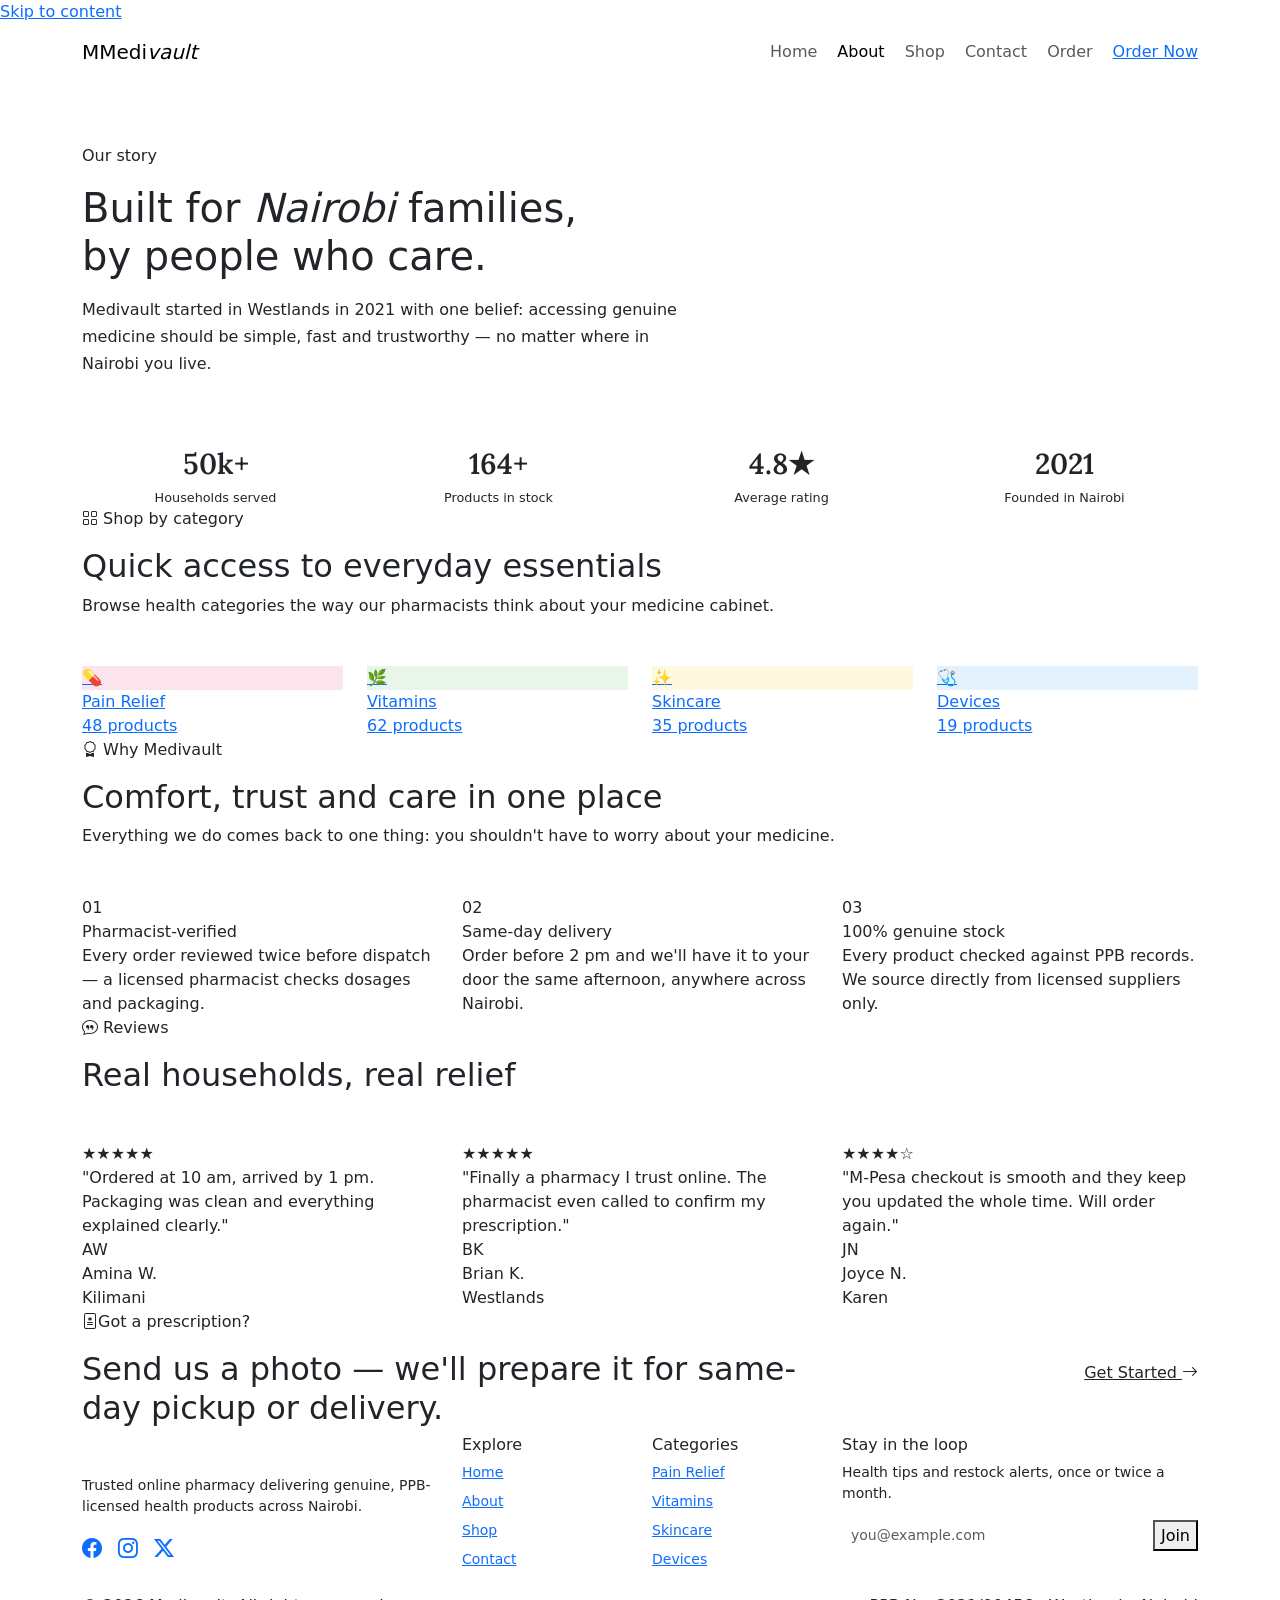
==== about.html @ e717f7df "commit" ====
<!DOCTYPE html>
<html lang="en">
<head>
  <meta charset="UTF-8">
  <meta name="viewport" content="width=device-width, initial-scale=1.0">
  <title>About — Medivault</title>
  <link href="https://fonts.googleapis.com/css2?family=Lora:ital,wght@0,600;1,600&family=Plus+Jakarta+Sans:wght@400;500;600;700&display=swap" rel="stylesheet">
  <link rel="stylesheet" href="https://cdn.jsdelivr.net/npm/bootstrap@5.3.3/dist/css/bootstrap.min.css">
  <link rel="stylesheet" href="https://cdn.jsdelivr.net/npm/bootstrap-icons@1.11.3/font/bootstrap-icons.min.css">
  <script src="https://cdn.jsdelivr.net/npm/bootstrap@5.3.3/dist/js/bootstrap.bundle.min.js"></script>
  <script src="script.js"></script>
  <link rel="stylesheet" href="styles.css">
</head>
<body>
  <a class="skip-link" href="#main">Skip to content</a>
  <div class="page-shell">

    <nav class="navbar navbar-expand-lg navbar-mv sticky-top">
      <div class="container">
        <a class="navbar-brand" href="index.html"><span class="brand-mark">M</span>Medi<em>vault</em></a>
        <button class="navbar-toggler" type="button" data-bs-toggle="collapse" data-bs-target="#mvNav" aria-label="Toggle navigation">
          <span class="navbar-toggler-icon"></span>
        </button>
        <div class="collapse navbar-collapse" id="mvNav">
          <ul class="navbar-nav ms-auto align-items-lg-center gap-1">
            <li class="nav-item"><a class="nav-link" href="index.html">Home</a></li>
            <li class="nav-item"><a class="nav-link active" href="about.html">About</a></li>
            <li class="nav-item"><a class="nav-link" href="products.html">Shop</a></li>
            <li class="nav-item"><a class="nav-link" href="contact.html">Contact</a></li>
            <li class="nav-item"><a class="nav-link" href="order.html">Order</a></li>
            <li class="nav-item ms-lg-2 mt-2 mt-lg-0"><a class="btn-capsule btn-sm" href="order.html">Order Now</a></li>
          </ul>
        </div>
      </div>
    </nav>

    <main id="main">
      <section class="section-warm" style="padding:4rem 0 3rem">
        <div class="container">
          <span class="rx-tag mb-3"><i class="bi bi-building-heart"></i> Our story</span>
          <h1 class="mt-3 mb-3">Built for <em>Nairobi</em> families,<br>by people who care.</h1>
          <p class="text-muted-soft" style="max-width:38rem;font-size:1rem;line-height:1.7">Medivault started in Westlands in 2021 with one belief: accessing genuine medicine should be simple, fast and trustworthy — no matter where in Nairobi you live.</p>
        </div>
      </section>

      <div class="trust-bar">
        <div class="container">
          <div class="row text-center g-3">
            <div class="col-6 col-md-3"><div style="font-family:'Lora',serif;font-size:1.8rem;font-weight:600;color:var(--sage)">50k+</div><div class="text-muted-soft" style="font-size:.8rem;margin-top:.2rem">Households served</div></div>
            <div class="col-6 col-md-3"><div style="font-family:'Lora',serif;font-size:1.8rem;font-weight:600;color:var(--sage)">164+</div><div class="text-muted-soft" style="font-size:.8rem;margin-top:.2rem">Products in stock</div></div>
            <div class="col-6 col-md-3"><div style="font-family:'Lora',serif;font-size:1.8rem;font-weight:600;color:var(--sage)">4.8★</div><div class="text-muted-soft" style="font-size:.8rem;margin-top:.2rem">Average rating</div></div>
            <div class="col-6 col-md-3"><div style="font-family:'Lora',serif;font-size:1.8rem;font-weight:600;color:var(--sage)">2021</div><div class="text-muted-soft" style="font-size:.8rem;margin-top:.2rem">Founded in Nairobi</div></div>
          </div>
        </div>
      </div>

      <section class="section-cream">
        <div class="container">
          <span class="rx-tag mb-3"><i class="bi bi-grid"></i> Shop by category</span>
          <h2 class="mt-3 mb-2">Quick access to everyday essentials</h2>
          <p class="text-muted-soft mb-5">Browse health categories the way our pharmacists think about your medicine cabinet.</p>
          <div class="row g-4">
            <div class="col-6 col-md-3"><a href="products.html?cat=pain-relief" class="cat-card d-block"><div class="cat-icon-wrap" style="background:#fce4ec">💊</div><div class="cat-name">Pain Relief</div><div class="cat-count">48 products</div></a></div>
            <div class="col-6 col-md-3"><a href="products.html?cat=vitamins" class="cat-card d-block"><div class="cat-icon-wrap" style="background:#e8f5e9">🌿</div><div class="cat-name">Vitamins</div><div class="cat-count">62 products</div></a></div>
            <div class="col-6 col-md-3"><a href="products.html?cat=skincare" class="cat-card d-block"><div class="cat-icon-wrap" style="background:#fff8e1">✨</div><div class="cat-name">Skincare</div><div class="cat-count">35 products</div></a></div>
            <div class="col-6 col-md-3"><a href="products.html?cat=devices" class="cat-card d-block"><div class="cat-icon-wrap" style="background:#e3f2fd">🩺</div><div class="cat-name">Devices</div><div class="cat-count">19 products</div></a></div>
          </div>
        </div>
      </section>

      <section class="section-warm">
        <div class="container">
          <span class="rx-tag mb-3"><i class="bi bi-award"></i> Why Medivault</span>
          <h2 class="mt-3 mb-2">Comfort, trust and care in one place</h2>
          <p class="text-muted-soft mb-5">Everything we do comes back to one thing: you shouldn't have to worry about your medicine.</p>
          <div class="row g-4">
            <div class="col-md-4"><div class="why-card"><div class="why-num">01</div><div class="why-title">Pharmacist-verified</div><div class="why-text">Every order reviewed twice before dispatch — a licensed pharmacist checks dosages and packaging.</div></div></div>
            <div class="col-md-4"><div class="why-card"><div class="why-num">02</div><div class="why-title">Same-day delivery</div><div class="why-text">Order before 2 pm and we'll have it to your door the same afternoon, anywhere across Nairobi.</div></div></div>
            <div class="col-md-4"><div class="why-card"><div class="why-num">03</div><div class="why-title">100% genuine stock</div><div class="why-text">Every product checked against PPB records. We source directly from licensed suppliers only.</div></div></div>
          </div>
        </div>
      </section>

      <section class="section-cream">
        <div class="container">
          <span class="rx-tag rx-tag-pink mb-3"><i class="bi bi-chat-quote"></i> Reviews</span>
          <h2 class="mt-3 mb-5">Real households, real relief</h2>
          <div class="row g-4">
            <div class="col-md-4"><div class="review-card"><div class="stars">★★★★★</div><div class="review-text">"Ordered at 10 am, arrived by 1 pm. Packaging was clean and everything explained clearly."</div><div class="reviewer"><div class="avatar">AW</div><div><div class="rev-name">Amina W.</div><div class="rev-loc">Kilimani</div></div></div></div></div>
            <div class="col-md-4"><div class="review-card"><div class="stars">★★★★★</div><div class="review-text">"Finally a pharmacy I trust online. The pharmacist even called to confirm my prescription."</div><div class="reviewer"><div class="avatar">BK</div><div><div class="rev-name">Brian K.</div><div class="rev-loc">Westlands</div></div></div></div></div>
            <div class="col-md-4"><div class="review-card"><div class="stars">★★★★☆</div><div class="review-text">"M-Pesa checkout is smooth and they keep you updated the whole time. Will order again."</div><div class="reviewer"><div class="avatar">JN</div><div><div class="rev-name">Joyce N.</div><div class="rev-loc">Karen</div></div></div></div></div>
          </div>
        </div>
      </section>

      <section class="cta-band">
        <div class="container">
          <div class="row align-items-center g-4">
            <div class="col-lg-8">
              <span class="rx-tag rx-tag-light mb-3 d-inline-flex"><i class="bi bi-file-medical"></i> Got a prescription?</span>
              <h2>Send us a photo — we'll prepare it for same-day pickup or delivery.</h2>
            </div>
            <div class="col-lg-4 text-lg-end">
              <a href="contact.html" class="btn-capsule" style="background:#fff;color:var(--sage)">Get Started <i class="bi bi-arrow-right"></i></a>
            </div>
          </div>
        </div>
      </section>
    </main>

    <footer class="site-footer">
      <div class="container">
        <div class="row g-4 pb-4">
          <div class="col-lg-4">
            <a class="navbar-brand text-white mb-3 d-flex align-items-center gap-2" href="index.html"><span class="brand-mark">M</span>Medi<em style="color:var(--sage-mid)">vault</em></a>
            <p class="small" style="max-width:22rem">Trusted online pharmacy delivering genuine, PPB-licensed health products across Nairobi.</p>
            <div class="d-flex gap-3 mt-3 fs-5">
              <a href="#" aria-label="Facebook"><i class="bi bi-facebook"></i></a>
              <a href="#" aria-label="Instagram"><i class="bi bi-instagram"></i></a>
              <a href="#" aria-label="X"><i class="bi bi-twitter-x"></i></a>
            </div>
          </div>
          <div class="col-6 col-lg-2">
            <h6>Explore</h6>
            <div class="d-flex flex-column gap-2 small">
              <a href="index.html">Home</a><a href="about.html">About</a><a href="products.html">Shop</a><a href="contact.html">Contact</a>
            </div>
          </div>
          <div class="col-6 col-lg-2">
            <h6>Categories</h6>
            <div class="d-flex flex-column gap-2 small">
              <a href="products.html?cat=pain-relief">Pain Relief</a><a href="products.html?cat=vitamins">Vitamins</a><a href="products.html?cat=skincare">Skincare</a><a href="products.html?cat=devices">Devices</a>
            </div>
          </div>
          <div class="col-lg-4">
            <h6>Stay in the loop</h6>
            <p class="small mb-3">Health tips and restock alerts, once or twice a month.</p>
            <form id="newsletterForm" class="d-flex gap-2" novalidate>
              <label for="newsletterEmail" class="visually-hidden">Email</label>
              <input type="email" id="newsletterEmail" class="form-control form-control-sm" placeholder="you@example.com" style="background:rgba(255,255,255,.06);color:#fff;border-color:rgba(255,255,255,.2)" required>
              <button type="submit" class="btn-capsule btn-sm flex-shrink-0">Join</button>
            </form>
            <div class="small mt-2" data-newsletter-feedback></div>
          </div>
        </div>
        <div class="footer-bottom d-flex flex-wrap justify-content-between gap-2">
          <span>© 2026 Medivault. All rights reserved.</span>
          <span>PPB No. 2021/00456 · Westlands, Nairobi</span>
        </div>
      </div>
    </footer>
  </div>

</body>
</html>
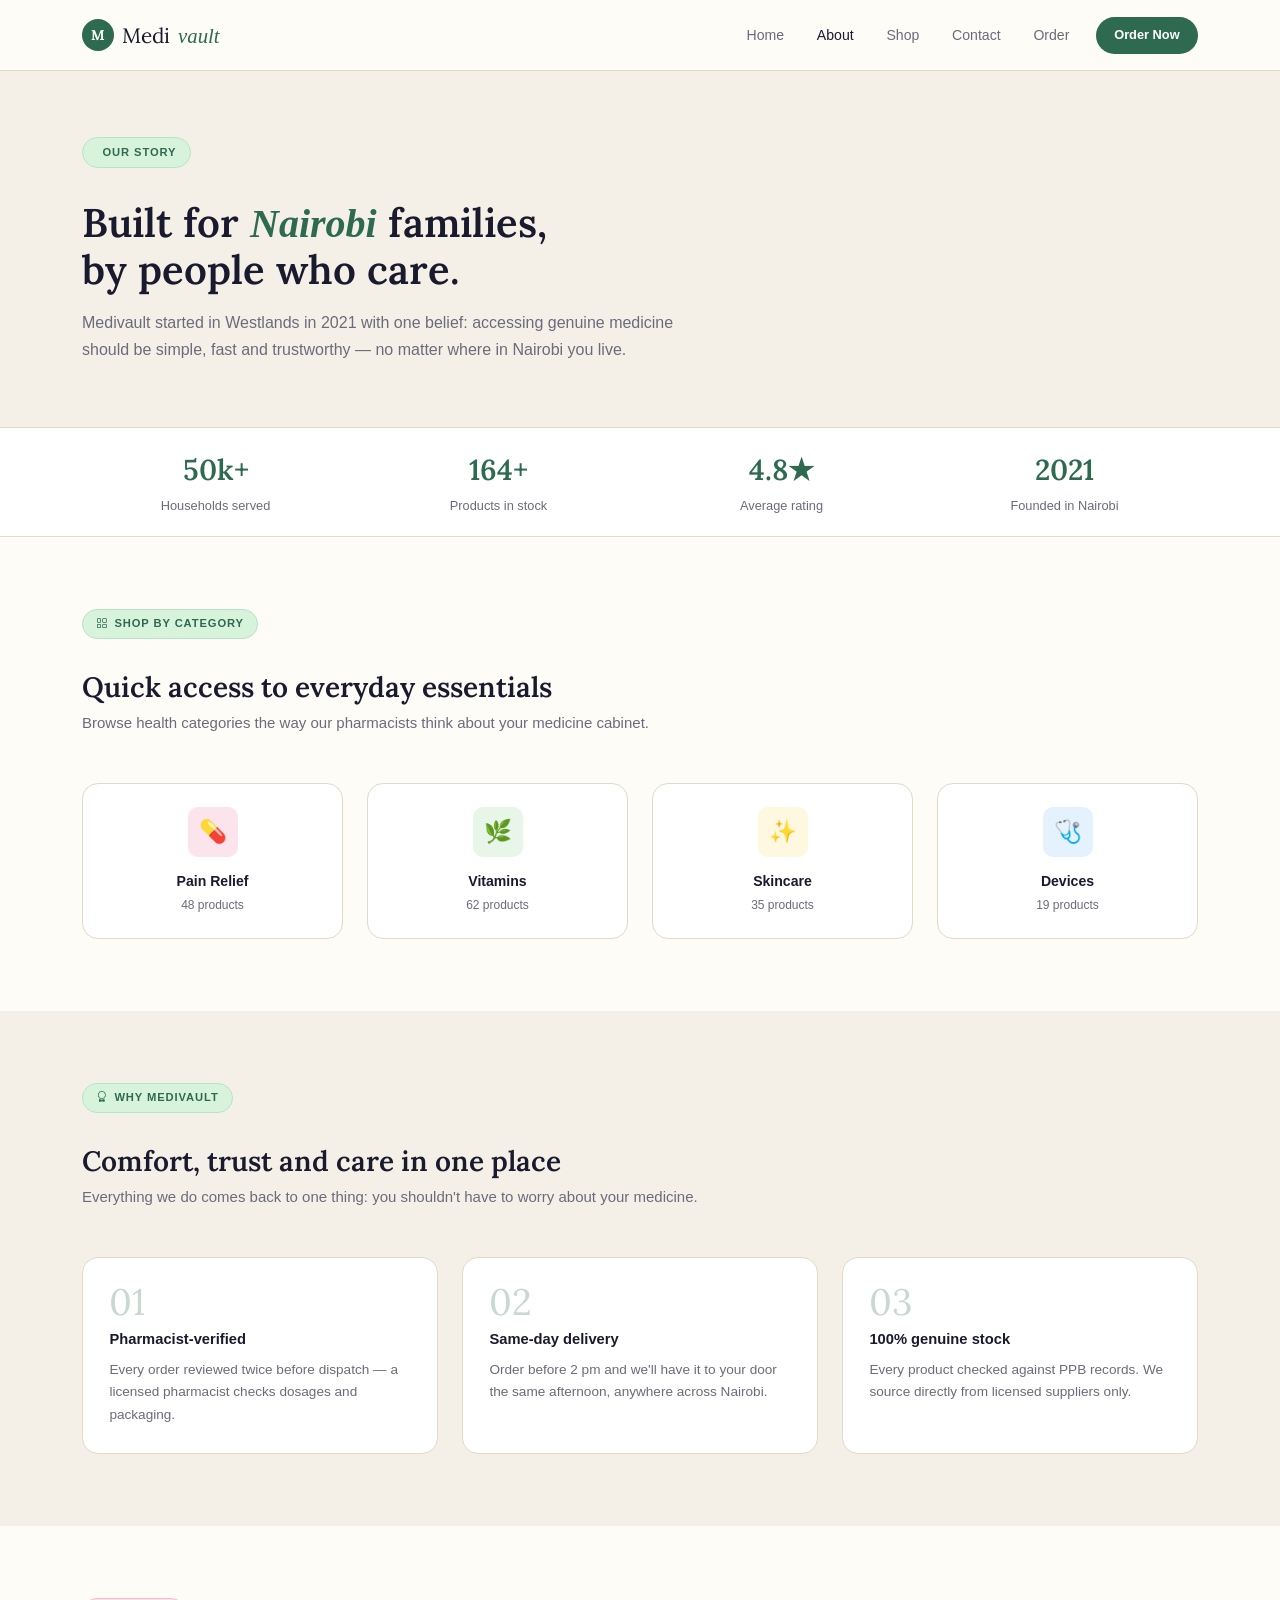
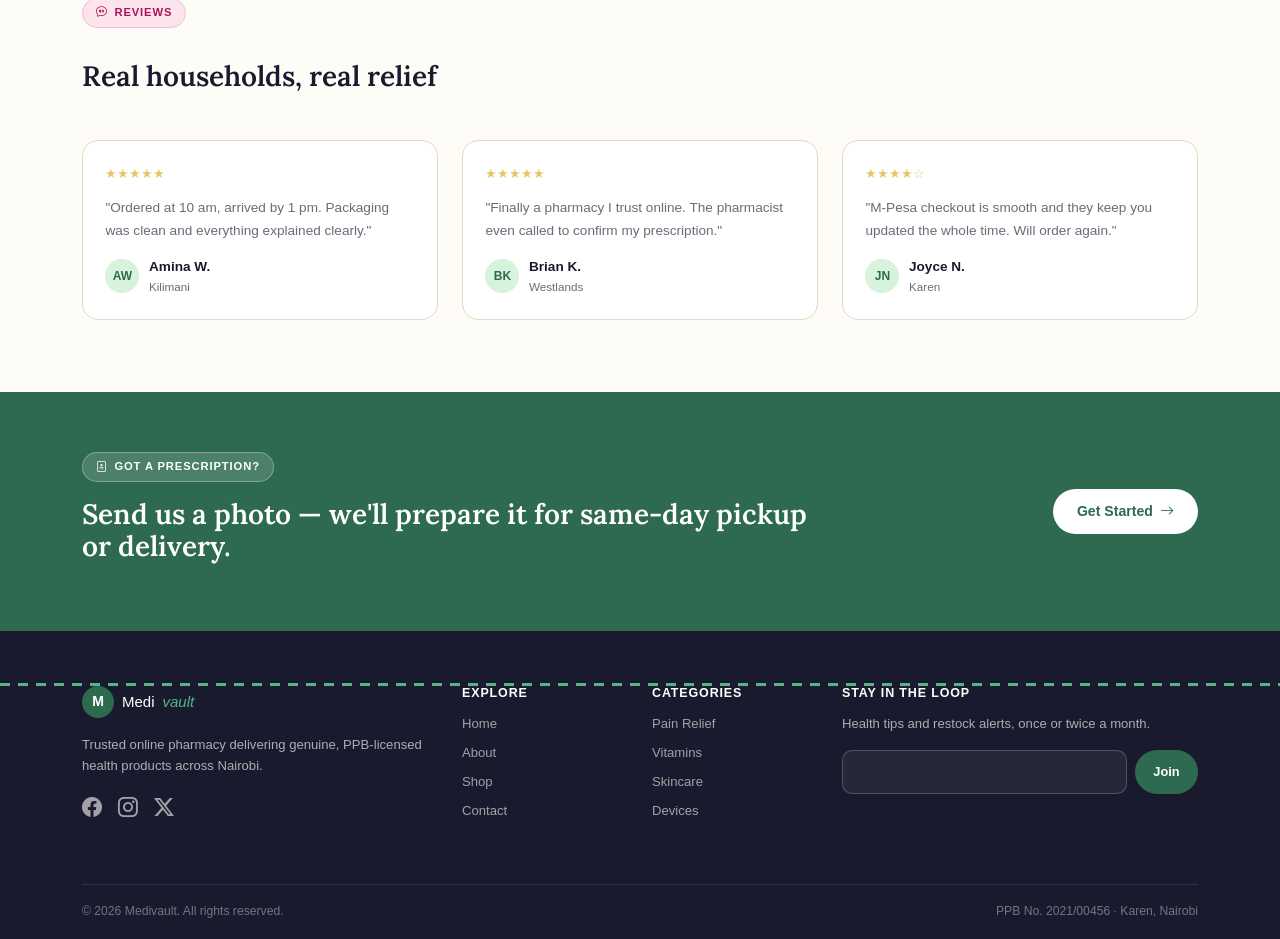
==== commit a1af7cb9: "location update" ====
--- a/about.html
+++ b/about.html
@@ -145,7 +145,7 @@
         </div>
         <div class="footer-bottom d-flex flex-wrap justify-content-between gap-2">
           <span>© 2026 Medivault. All rights reserved.</span>
-          <span>PPB No. 2021/00456 · Westlands, Nairobi</span>
+          <span>PPB No. 2021/00456 · Karen, Nairobi</span>
         </div>
       </div>
     </footer>
--- a/styles.css
+++ b/styles.css
@@ -0,0 +1,142 @@
+@import url('https://fonts.googleapis.com/css2?family=Lora:ital,wght@0,600;1,600&family=Plus+Jakarta+Sans:wght@400;500;600;700&display=swap');
+:root {
+  --sage:#2D6A4F; --sage-mid:#52B788; --sage-pale:#D8F3DC;
+  --cream:#FEFCF7; --warm:#F4F0E8; --sand:#E2D9C8;
+  --ink:#1A1A2E; --muted:#6B6B7B; --white:#fff; --gold:#E9C46A;
+  --fd: 'Lora',serif; --fb: 'Plus Jakarta Sans',sans-serif;
+  --r-sm:10px; --r-md:16px; --r-lg:24px; --pill:999px;
+}
+
+*,*::before,*::after{box-sizing:border-box;margin:0;padding:0}
+html{scroll-behavior:smooth}
+body{font-family:var(--fb);background:var(--cream);color:var(--ink);font-size:15px;line-height:1.6}
+img{max-width:100%;display:block}
+a{text-decoration:none;color:inherit}
+h1,h2,h3{font-family:var(--fd);font-weight:600;line-height:1.15;color:var(--ink)}
+h1{font-size:clamp(26px,4vw,40px)}
+h2{font-size:clamp(20px,3vw,28px)}
+em{font-style:italic;color:var(--sage)}
+.page-shell{width:100%;overflow-x:hidden}
+.text-muted-soft{color:var(--muted)}
+section{padding:4.5rem 0}
+@media(max-width:767px){section{padding:2.75rem 0}}
+
+.skip-link{position:absolute;left:-999px;top:auto;background:var(--sage);color:#fff;padding:.5rem 1rem;border-radius:8px;z-index:2000}
+.skip-link:focus{left:1rem;top:1rem}
+
+.navbar-mv{background:rgba(254,252,247,.93);backdrop-filter:blur(12px);border-bottom:1px solid var(--sand);padding:.85rem 0;transition:box-shadow .2s}
+.navbar-mv.is-scrolled{box-shadow:0 4px 20px -8px rgba(26,26,46,.15)}
+.navbar-mv .navbar-brand{font-family:var(--fd);font-size:1.3rem;color:var(--ink);display:flex;align-items:center;gap:.5rem}
+.brand-mark{width:32px;height:32px;border-radius:var(--pill);background:var(--sage);color:#fff;font-weight:700;font-size:.88rem;display:flex;align-items:center;justify-content:center;flex-shrink:0}
+.navbar-mv .nav-link{font-size:.88rem;font-weight:500;color:var(--muted);padding:.45rem .9rem !important;transition:color .15s}
+.navbar-mv .nav-link:hover,.navbar-mv .nav-link.active{color:var(--ink)}
+
+.btn-capsule{display:inline-flex;align-items:center;gap:.45rem;font-family:var(--fb);font-weight:600;font-size:.88rem;color:#fff;background:var(--sage);border:none;border-radius:var(--pill);padding:.72rem 1.5rem;transition:background .18s,transform .15s}
+.btn-capsule:hover{background:#245c43;transform:translateY(-1px);color:#fff}
+.btn-capsule.btn-capsule-outline{background:transparent;color:var(--sage);border:1.5px solid var(--sage)}
+.btn-capsule.btn-capsule-outline:hover{background:var(--sage-pale);color:var(--sage)}
+.btn-capsule.btn-sm{padding:.52rem 1.15rem;font-size:.8rem}
+
+.rx-tag{display:inline-flex;align-items:center;gap:.4rem;font-family:var(--fb);font-size:.7rem;font-weight:700;letter-spacing:.08em;text-transform:uppercase;color:var(--sage);background:var(--sage-pale);border:1px solid #b7e4c7;border-radius:var(--pill);padding:.32rem .82rem}
+.rx-tag.rx-tag-light{background:rgba(255,255,255,.15);border-color:rgba(255,255,255,.3);color:#fff}
+.rx-tag.rx-tag-pink{background:#fce4ec;border-color:#f8bbd0;color:#ad1457}
+
+.section-cream{background:var(--cream)}
+.section-warm{background:var(--warm)}
+.section-sage{background:var(--sage);color:#fff}
+.section-sage h2{color:#fff}
+
+.hero{padding:4rem 0 4.5rem;background:var(--warm)}
+.hero .lede{font-size:1rem;color:var(--muted);max-width:34rem;margin-bottom:1.75rem}
+.hero-panel{background:var(--sage);border-radius:var(--r-lg);padding:2.1rem;color:#fff;position:relative;overflow:hidden}
+.hero-panel::after{content:"";position:absolute;bottom:-40px;right:-40px;width:150px;height:150px;background:rgba(255,255,255,.07);border-radius:50%}
+.hero-stat{font-family:var(--fd);font-size:2.6rem;margin-bottom:.2rem}
+.hero-panel hr{border:none;border-top:1px solid rgba(255,255,255,.2);margin:1.1rem 0}
+.hero-panel .note{font-size:.83rem;opacity:.82;line-height:1.65}
+
+.trust-bar{background:var(--white);border-top:1px solid var(--sand);border-bottom:1px solid var(--sand);padding:1.2rem 0}
+.trust-item{display:flex;align-items:center;gap:.6rem;font-size:.83rem;font-weight:600}
+.trust-icon{width:32px;height:32px;background:var(--sage-pale);border-radius:8px;display:flex;align-items:center;justify-content:center;color:var(--sage);font-size:.95rem;flex-shrink:0}
+
+.cat-card{background:var(--white);border:1px solid var(--sand);border-radius:var(--r-md);padding:1.4rem;text-align:center;transition:border-color .15s,transform .15s}
+.cat-card:hover{border-color:var(--sage-mid);transform:translateY(-3px)}
+.cat-icon-wrap{width:50px;height:50px;border-radius:var(--r-sm);display:flex;align-items:center;justify-content:center;font-size:1.4rem;margin:0 auto .85rem}
+.cat-name{font-weight:700;font-size:.88rem;margin-bottom:.2rem}
+.cat-count{font-size:.75rem;color:var(--muted)}
+
+.why-card{background:var(--white);border:1px solid var(--sand);border-radius:var(--r-md);padding:1.65rem;height:100%}
+.why-num{font-family:var(--fd);font-size:2.3rem;color:var(--sage);opacity:.25;margin-bottom:.45rem;line-height:1}
+.why-title{font-size:.92rem;font-weight:700;margin-bottom:.45rem}
+.why-text{font-size:.85rem;color:var(--muted);line-height:1.65}
+
+.review-card{background:var(--white);border:1px solid var(--sand);border-radius:var(--r-md);padding:1.4rem;height:100%}
+.stars{color:var(--gold);font-size:.82rem;margin-bottom:.7rem}
+.review-text{font-size:.85rem;color:var(--muted);line-height:1.7;margin-bottom:.9rem}
+.reviewer{display:flex;align-items:center;gap:.6rem}
+.avatar{width:34px;height:34px;border-radius:50%;background:var(--sage-pale);color:var(--sage);font-size:.75rem;font-weight:700;display:flex;align-items:center;justify-content:center;flex-shrink:0}
+.rev-name{font-size:.85rem;font-weight:700}
+.rev-loc{font-size:.73rem;color:var(--muted)}
+
+.product-card{background:var(--white);border:1px solid var(--sand);border-radius:var(--r-md);overflow:hidden;height:100%;display:flex;flex-direction:column;transition:transform .2s,box-shadow .2s}
+.product-card:hover{transform:translateY(-4px);box-shadow:0 16px 32px -20px rgba(26,26,46,.2)}
+.product-media{height:155px;background:var(--warm);display:flex;align-items:center;justify-content:center;font-size:2.4rem;position:relative}
+.product-body{padding:1.05rem;display:flex;flex-direction:column;gap:.38rem;flex:1}
+.product-name{font-weight:700;font-size:.9rem}
+.product-sub{font-size:.75rem;color:var(--muted)}
+.price{font-size:.97rem;font-weight:700;color:var(--sage);margin-top:auto;padding-top:.45rem}
+.badge-rx{position:absolute;top:.55rem;right:.55rem;background:var(--ink);color:#fff;font-size:.58rem;font-weight:700;letter-spacing:.07em;text-transform:uppercase;padding:.2rem .48rem;border-radius:var(--pill)}
+.product-card.is-hidden{display:none}
+
+.filter-chip{border:1.5px solid var(--sand);background:var(--white);color:var(--ink);font-weight:600;font-size:.82rem;border-radius:var(--pill);padding:.42rem 1.05rem;cursor:pointer;transition:all .15s}
+.filter-chip:hover{background:var(--sage-pale);border-color:var(--sage-mid)}
+.filter-chip.active{background:var(--sage);border-color:var(--sage);color:#fff}
+
+.cta-band{background:var(--sage);padding:3.75rem 0;color:#fff}
+.cta-band h2{color:#fff}
+.cta-band p{opacity:.82;max-width:38rem;margin-top:.45rem}
+
+.form-control,.form-select{border:1.5px solid var(--sand);border-radius:var(--r-sm);padding:.62rem .82rem;font-size:.92rem;font-family:var(--fb);background:var(--white);transition:border-color .15s,box-shadow .15s}
+.form-control:focus,.form-select:focus{border-color:var(--sage);box-shadow:0 0 0 3px rgba(45,106,79,.12);outline:none}
+.form-label{font-weight:600;font-size:.84rem;margin-bottom:.32rem}
+.form-control.is-invalid{border-color:#c0392b}
+.form-control.is-valid{border-color:var(--sage)}
+.invalid-feedback{font-size:.76rem;color:#c0392b}
+
+.accordion-item{border:1px solid var(--sand);border-radius:var(--r-sm)!important;margin-bottom:.55rem;overflow:hidden}
+.accordion-button{font-weight:600;font-size:.92rem;background:var(--white);color:var(--ink)}
+.accordion-button:not(.collapsed){background:var(--sage-pale);color:var(--sage);box-shadow:none}
+.accordion-button:focus{box-shadow:none}
+
+.timeline{position:relative;padding-left:2rem}
+.timeline::before{content:"";position:absolute;left:.42rem;top:.4rem;bottom:.4rem;width:2px;background:var(--sand)}
+.timeline-item{position:relative;padding-bottom:1.9rem}
+.timeline-item:last-child{padding-bottom:0}
+.timeline-item::before{content:"";position:absolute;left:-2rem;top:.28rem;width:12px;height:12px;border-radius:50%;background:var(--sage);box-shadow:0 0 0 4px var(--sage-pale)}
+.timeline-year{font-size:.73rem;font-weight:700;letter-spacing:.09em;color:var(--sage);display:block;margin-bottom:.18rem}
+
+footer.site-footer{background:var(--ink);color:rgba(254,252,247,.65);padding-top:3.25rem}
+footer.site-footer::before{content:"";display:block;height:3px;background:repeating-linear-gradient(90deg,var(--sage-mid) 0 10px,transparent 10px 18px)}
+footer.site-footer h6{color:#fff;font-family:var(--fb);font-weight:700;font-size:.78rem;letter-spacing:.07em;text-transform:uppercase;margin-bottom:.8rem}
+footer.site-footer a{color:rgba(254,252,247,.6)}
+footer.site-footer a:hover{color:var(--sage-mid)}
+.footer-bottom{border-top:1px solid rgba(255,255,255,.1);margin-top:2.25rem;padding:1.1rem 0;font-size:.76rem;color:rgba(254,252,247,.4)}
+
+:focus-visible{outline:2px solid var(--sage);outline-offset:2px}
+@media(prefers-reduced-motion:reduce){*,*::before,*::after{transition-duration:.001ms!important;animation-duration:.001ms!important}html{scroll-behavior:auto}}
+
+.upload-box{
+  position:relative;border:2px dashed var(--sand);border-radius:var(--r-md);
+  background:var(--warm);padding:2rem;text-align:center;
+  transition:border-color .15s,background .15s;cursor:pointer;
+}
+.upload-box:hover{border-color:var(--sage);background:var(--sage-pale)}
+
+.pay-option{display:block;cursor:pointer}
+.pay-option input{position:absolute;opacity:0;pointer-events:none}
+.pay-card{
+  border:1.5px solid var(--sand);border-radius:var(--r-md);
+  padding:1.1rem;text-align:center;background:var(--white);
+  transition:border-color .15s,background .15s;
+}
+.pay-option input:checked + .pay-card{border-color:var(--sage);background:var(--sage-pale)}
+.pay-label{font-size:.85rem;font-weight:600;margin-top:.4rem}
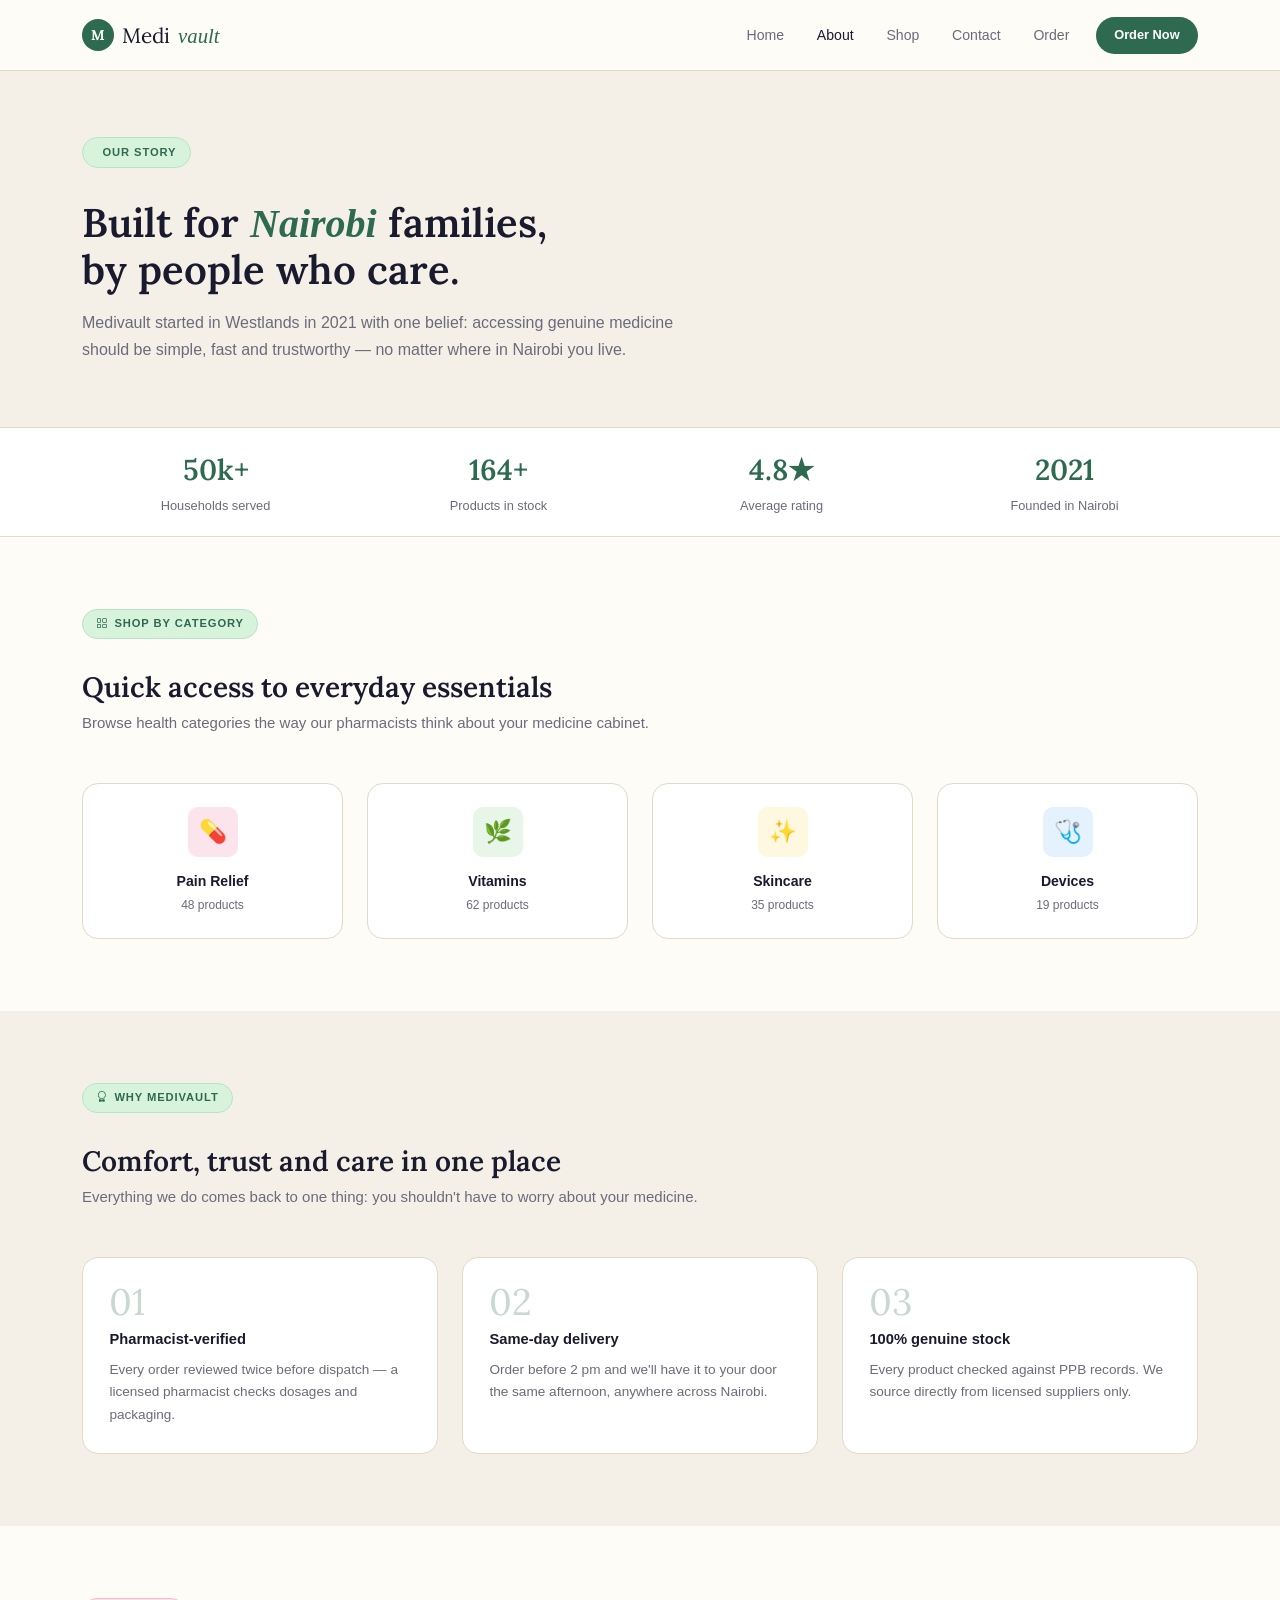
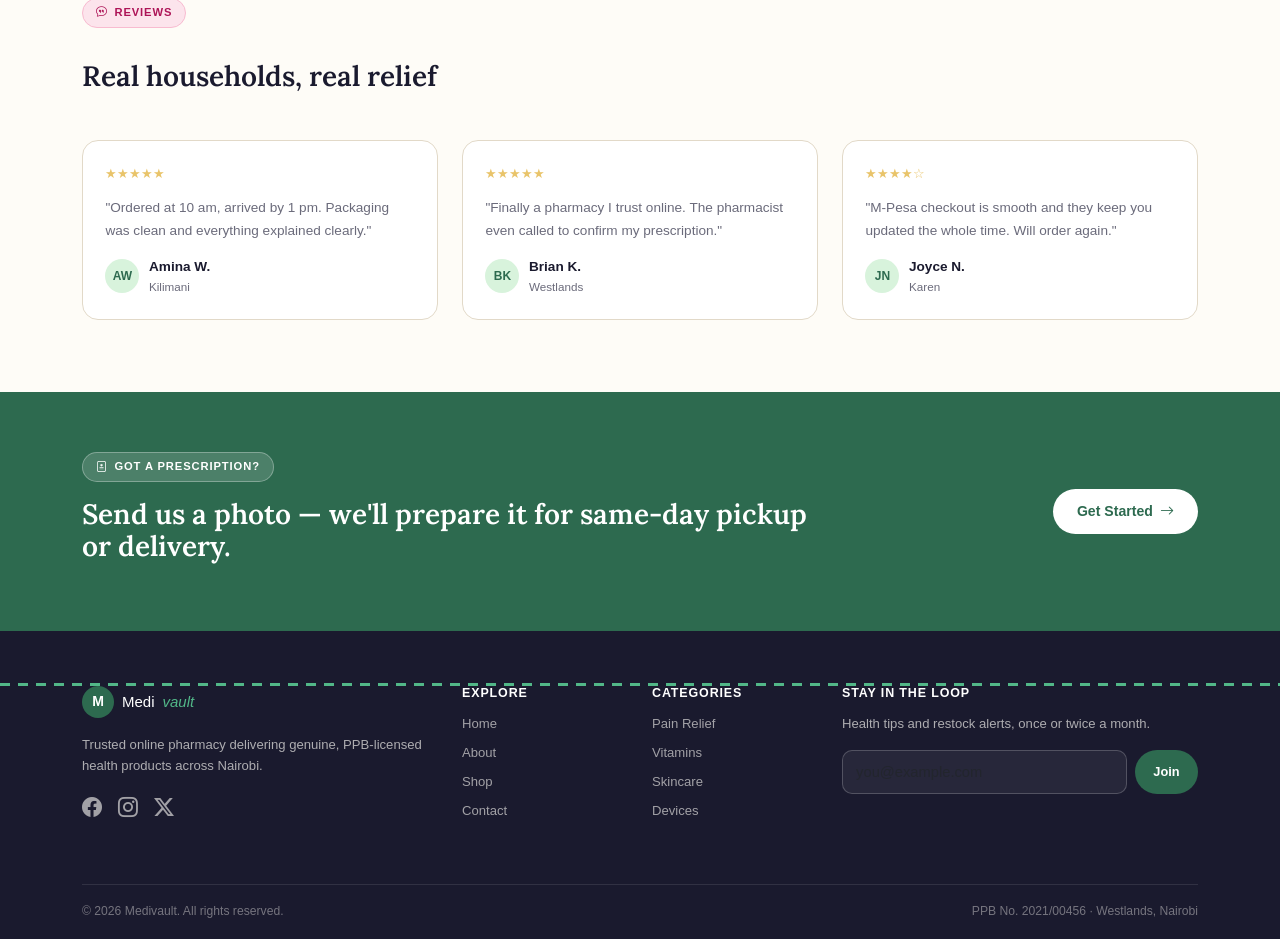
==== commit ff390305: "update" ====
--- a/about.html
+++ b/about.html
@@ -145,7 +145,7 @@
         </div>
         <div class="footer-bottom d-flex flex-wrap justify-content-between gap-2">
           <span>© 2026 Medivault. All rights reserved.</span>
-          <span>PPB No. 2021/00456 · Karen, Nairobi</span>
+          <span>PPB No. 2021/00456 · Westlands, Nairobi</span>
         </div>
       </div>
     </footer>
